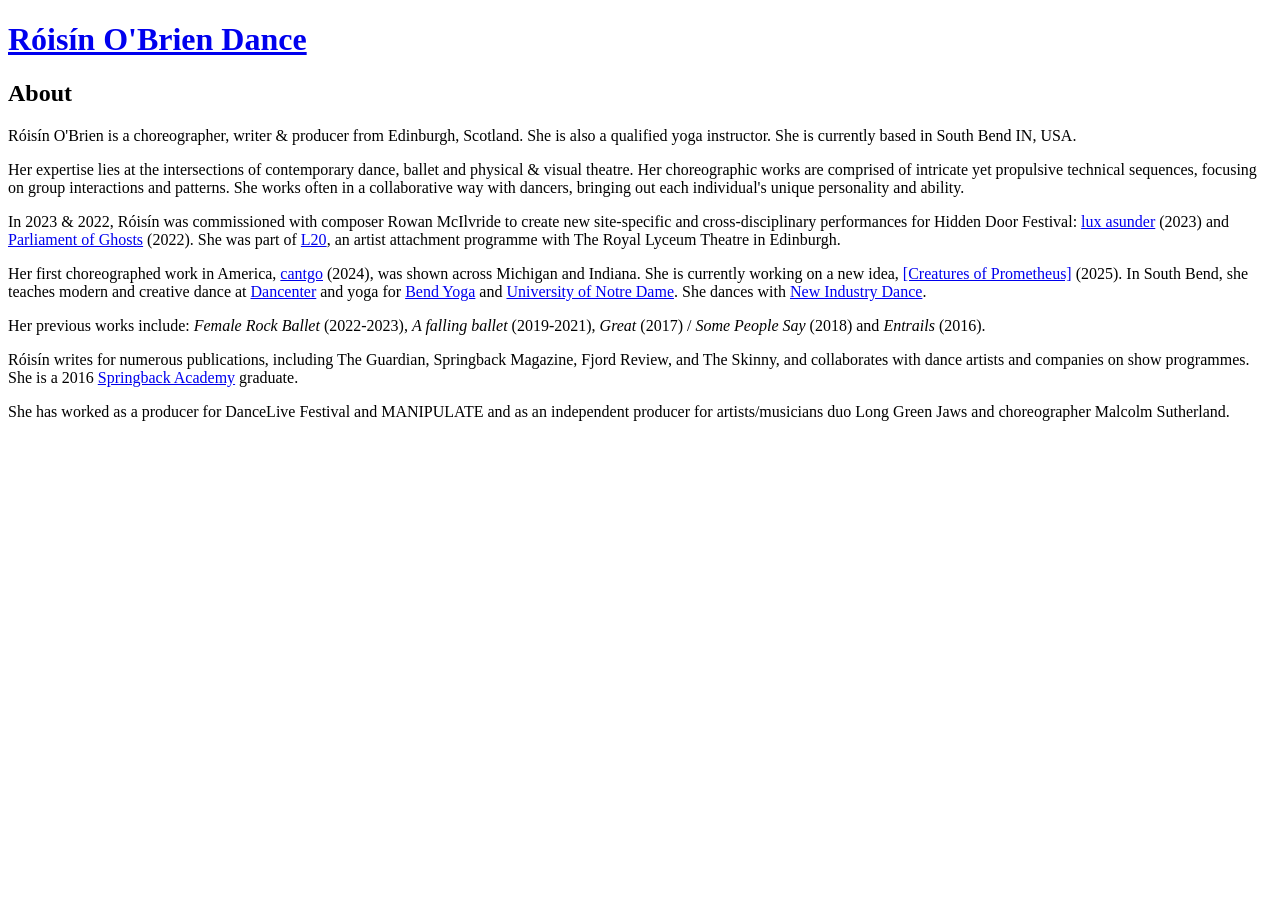
==== about.html @ 50510ef6 "Add files via upload" ====
<!DOCTYPE html>
<html lang="en">
<head><meta charset="UTF-8"><title>About – Róisín O'Brien Dance</title></head>
<body>
<h1><a href="https://roisinobriendance.com">Róisín O'Brien Dance</a></h1>
<main>
<h2>About</h2>
<p>Róisín O'Brien is a choreographer, writer &amp; producer from Edinburgh, Scotland. She is also a qualified yoga instructor. She is currently based in South Bend IN, USA.</p>
<p>Her expertise lies at the intersections of contemporary dance, ballet and physical &amp; visual theatre. Her choreographic works are comprised of intricate yet propulsive technical sequences, focusing on group interactions and patterns. She works often in a collaborative way with dancers, bringing out each individual's unique personality and ability.</p>
<p>In 2023 &amp; 2022, Róisín was commissioned with composer Rowan McIlvride to create new site-specific and cross-disciplinary performances for Hidden Door Festival: <a href="https://roisinobriendance.com/lux-asunder-2/">lux asunder</a> (2023) and <a href="https://roisinobriendance.com/parliament-of-ghosts/">Parliament of Ghosts</a> (2022). She was part of <a href="https://www.alledinburghtheatre.com/lyceum-announces-21-l20-artists-for-2021-news/">L20</a>, an artist attachment programme with The Royal Lyceum Theatre in Edinburgh.</p>
<p>Her first choreographed work in America, <a href="https://roisinobriendance.com/cantgo/">cantgo</a> (2024), was shown across Michigan and Indiana. She is currently working on a new idea, <a href="https://roisinobriendance.com/creatures-of-prometheus/">[Creatures of Prometheus]</a> (2025). In South Bend, she teaches modern and creative dance at <a href="https://www.childrensdanceworkshop.org/">Dancenter</a> and yoga for <a href="https://bendyoga.studio/">Bend Yoga</a> and <a href="https://recsports.nd.edu/">University of Notre Dame</a>. She dances with <a href="https://www.newindustrydance.org/our-team-mojave">New Industry Dance</a>.</p>
<p>Her previous works include: <em>Female Rock Ballet</em> (2022-2023), <em>A falling ballet</em> (2019-2021), <em>Great</em> (2017) / <em>Some People Say</em> (2018) and <em>Entrails</em> (2016).</p>
<p>Róisín writes for numerous publications, including The Guardian, Springback Magazine, Fjord Review, and The Skinny, and collaborates with dance artists and companies on show programmes. She is a 2016 <a href="https://springbackmagazine.com/springback-academy/">Springback Academy</a> graduate.</p>
<p>She has worked as a producer for DanceLive Festival and MANIPULATE and as an independent producer for artists/musicians duo Long Green Jaws and choreographer Malcolm Sutherland.</p>
</main>
</body>
</html>
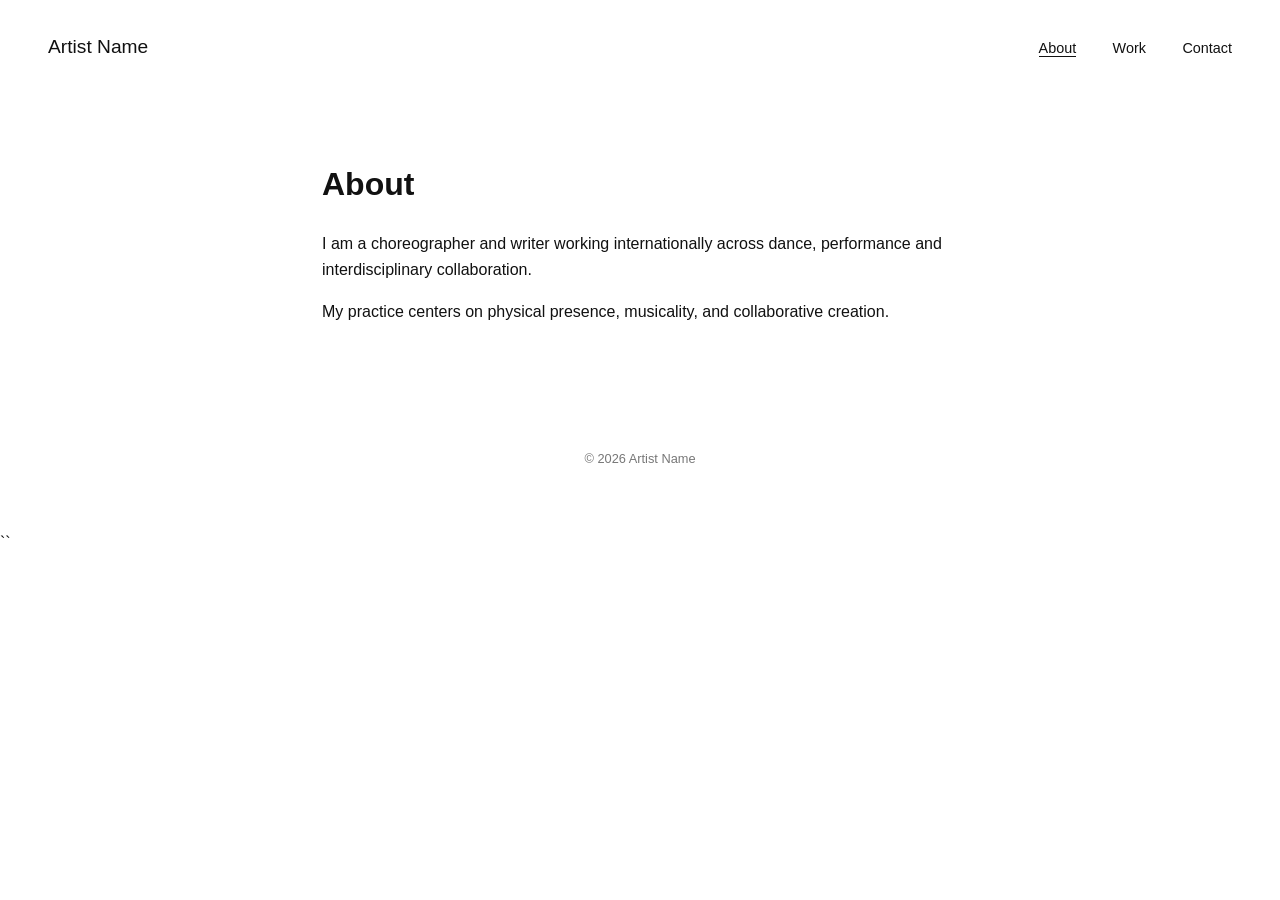
==== commit 74cae9b9: "Add files via upload" ====
--- a/about.html
+++ b/about.html
@@ -1,17 +1,42 @@
 <!DOCTYPE html>
 <html lang="en">
-<head><meta charset="UTF-8"><title>About – Róisín O'Brien Dance</title></head>
+<head>
+  <meta charset="UTF-8">
+  <title>About — Artist Name</title>
+  <meta name="viewport" content="width=device-width, initial-scale=1">
+  <link rel="stylesheet" href="styles.css">
+</head>
 <body>
-<h1><a href="https://roisinobriendance.com">Róisín O'Brien Dance</a></h1>
-<main>
-<h2>About</h2>
-<p>Róisín O'Brien is a choreographer, writer &amp; producer from Edinburgh, Scotland. She is also a qualified yoga instructor. She is currently based in South Bend IN, USA.</p>
-<p>Her expertise lies at the intersections of contemporary dance, ballet and physical &amp; visual theatre. Her choreographic works are comprised of intricate yet propulsive technical sequences, focusing on group interactions and patterns. She works often in a collaborative way with dancers, bringing out each individual's unique personality and ability.</p>
-<p>In 2023 &amp; 2022, Róisín was commissioned with composer Rowan McIlvride to create new site-specific and cross-disciplinary performances for Hidden Door Festival: <a href="https://roisinobriendance.com/lux-asunder-2/">lux asunder</a> (2023) and <a href="https://roisinobriendance.com/parliament-of-ghosts/">Parliament of Ghosts</a> (2022). She was part of <a href="https://www.alledinburghtheatre.com/lyceum-announces-21-l20-artists-for-2021-news/">L20</a>, an artist attachment programme with The Royal Lyceum Theatre in Edinburgh.</p>
-<p>Her first choreographed work in America, <a href="https://roisinobriendance.com/cantgo/">cantgo</a> (2024), was shown across Michigan and Indiana. She is currently working on a new idea, <a href="https://roisinobriendance.com/creatures-of-prometheus/">[Creatures of Prometheus]</a> (2025). In South Bend, she teaches modern and creative dance at <a href="https://www.childrensdanceworkshop.org/">Dancenter</a> and yoga for <a href="https://bendyoga.studio/">Bend Yoga</a> and <a href="https://recsports.nd.edu/">University of Notre Dame</a>. She dances with <a href="https://www.newindustrydance.org/our-team-mojave">New Industry Dance</a>.</p>
-<p>Her previous works include: <em>Female Rock Ballet</em> (2022-2023), <em>A falling ballet</em> (2019-2021), <em>Great</em> (2017) / <em>Some People Say</em> (2018) and <em>Entrails</em> (2016).</p>
-<p>Róisín writes for numerous publications, including The Guardian, Springback Magazine, Fjord Review, and The Skinny, and collaborates with dance artists and companies on show programmes. She is a 2016 <a href="https://springbackmagazine.com/springback-academy/">Springback Academy</a> graduate.</p>
-<p>She has worked as a producer for DanceLive Festival and MANIPULATE and as an independent producer for artists/musicians duo Long Green Jaws and choreographer Malcolm Sutherland.</p>
+
+<header class="site-header">
+  <nav class="nav">
+    <a href="index.html" class="logo">Artist Name</a>
+    <div class="nav-links">
+      <a href="about.html" class="active">About</a>
+      <a href="work.html">Work</a>
+      <a href="contact.html">Contact</a>
+    </div>
+  </nav>
+</header>
+
+<main class="content fade-in">
+  <h1>About</h1>
+  <p>
+    I am a choreographer and writer working internationally
+    across dance, performance and interdisciplinary collaboration.
+  </p>
+
+  <p>
+    My practice centers on physical presence, musicality, and
+    collaborative creation.
+  </p>
 </main>
+
+<footer class="site-footer">
+  <p>© 2026 Artist Name</p>
+</footer>
+
+<script src="script.js"></script>
 </body>
 </html>
+``
--- a/styles.css
+++ b/styles.css
@@ -0,0 +1,85 @@
+* {
+  box-sizing: border-box;
+}
+
+body {
+  margin: 0;
+  font-family: "Helvetica Neue", Arial, sans-serif;
+  color: #111;
+  background: #fff;
+  line-height: 1.6;
+}
+
+a {
+  text-decoration: none;
+  color: inherit;
+}
+
+.site-header {
+  padding: 2rem 3rem;
+}
+
+.nav {
+  display: flex;
+  justify-content: space-between;
+  align-items: center;
+}
+
+.logo {
+  font-size: 1.2rem;
+  font-weight: 500;
+}
+
+.nav-links a {
+  margin-left: 2rem;
+  font-size: 0.9rem;
+}
+
+.nav-links .active {
+  border-bottom: 1px solid #111;
+}
+
+.hero {
+  min-height: 60vh;
+  display: flex;
+  align-items: center;
+  padding: 0 3rem;
+}
+
+.hero h1 {
+  font-size: 3rem;
+  font-weight: 400;
+}
+
+.intro,
+.content {
+  max-width: 700px;
+  margin: 4rem auto;
+  padding: 0 2rem;
+}
+
+.work-item {
+  margin-bottom: 3rem;
+}
+
+.site-footer {
+  padding: 3rem;
+  font-size: 0.8rem;
+  text-align: center;
+  color: #777;
+}
+
+/* subtle animation */
+
+.fade-in {
+  opacity: 0;
+  transform: translateY(20px);
+  animation: fadeIn 0.8s ease-out forwards;
+}
+
+@keyframes fadeIn {
+  to {
+    opacity: 1;
+    transform: translateY(0);
+  }
+}
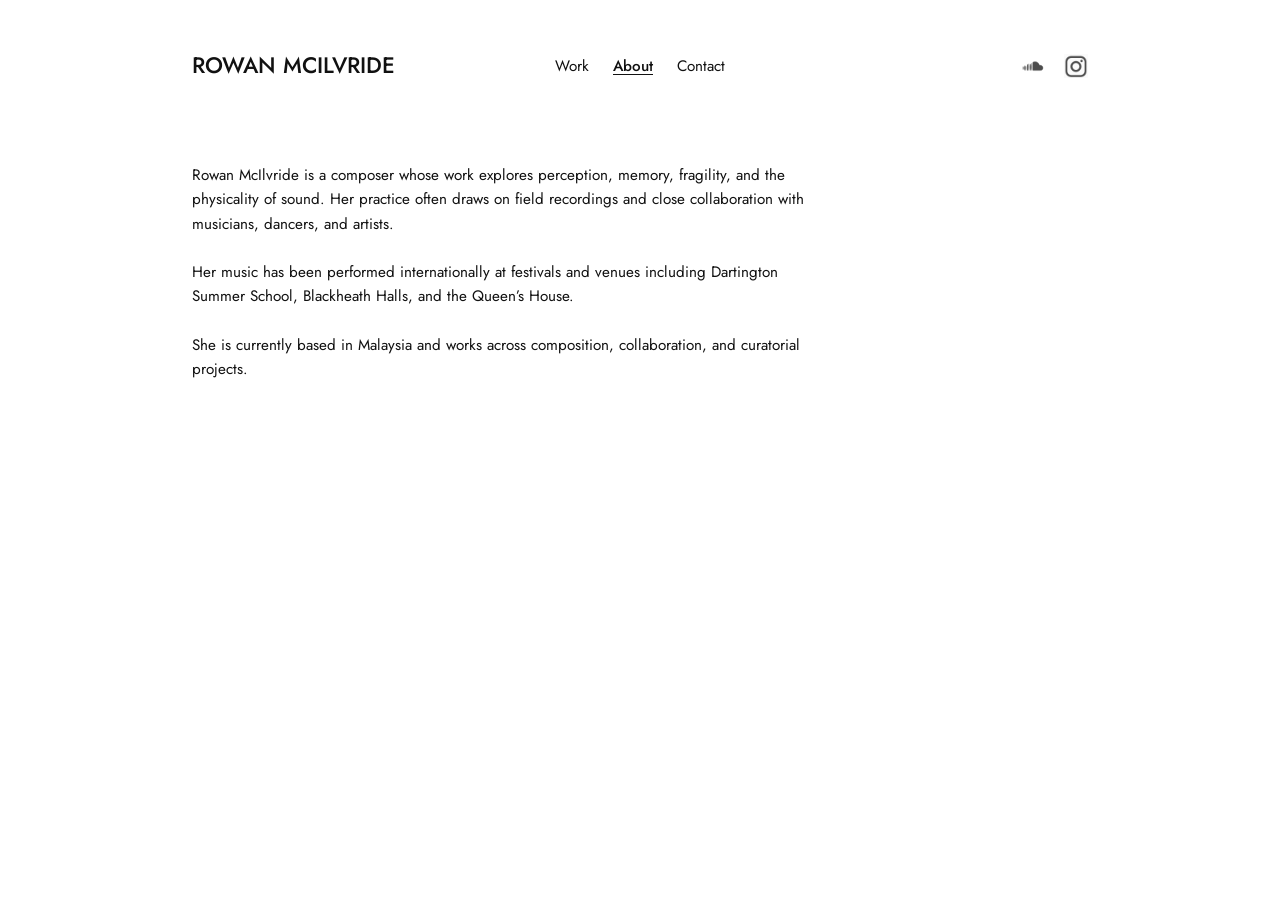
==== commit e4c8e786: "Add files via upload" ====
--- a/about.html
+++ b/about.html
@@ -1,42 +1,57 @@
 <!DOCTYPE html>
 <html lang="en">
 <head>
-  <meta charset="UTF-8">
-  <title>About — Artist Name</title>
-  <meta name="viewport" content="width=device-width, initial-scale=1">
-  <link rel="stylesheet" href="styles.css">
+  <meta charset="UTF-8" />
+  <meta name="viewport" content="width=device-width, initial-scale=1.0" />
+  <title>About — Rowan McIlvride</title>
+  <link rel="stylesheet" href="styles.css" />
+  <link rel="preconnect" href="https://fonts.googleapis.com">
+  <link rel="preconnect" href="https://fonts.gstatic.com" crossorigin>
+  <link href="https://fonts.googleapis.com/css2?family=Jost:ital,wght@0,300;0,400;0,500;0,600;0,700;1,400&display=swap" rel="stylesheet">
 </head>
+
 <body>
 
-<header class="site-header">
-  <nav class="nav">
-    <a href="index.html" class="logo">Artist Name</a>
-    <div class="nav-links">
-      <a href="about.html" class="active">About</a>
-      <a href="work.html">Work</a>
-      <a href="contact.html">Contact</a>
-    </div>
-  </nav>
-</header>
+  <header class="site-header">
+    <div class="site-title">ROWAN MCILVRIDE</div>
 
-<main class="content fade-in">
-  <h1>About</h1>
-  <p>
-    I am a choreographer and writer working internationally
-    across dance, performance and interdisciplinary collaboration.
-  </p>
+<nav class="site-nav">
+  <a href="index.html">Work</a>
+  <a href="about.html" class="active">About</a>
+  <a href="contact.html">Contact</a>
+</nav>
 
-  <p>
-    My practice centers on physical presence, musicality, and
-    collaborative creation.
-  </p>
-</main>
+      <div class="site-social">
+      <a href="https://on.soundcloud.com/K4FXRWIf8ogpURVLnu" target="_blank" rel="noopener">
+        <img src="images/soundcloud.png" alt="SoundCloud">
+      </a>
+      <a href="https://instagram.com/rowanmcilvridemusic" target="_blank" rel="noopener">
+        <img src="images/instagram.jpg" alt="Instagram">
+      </a>
+     </div>
+  </header>
 
-<footer class="site-footer">
-  <p>© 2026 Artist Name</p>
-</footer>
+  <main class="page">
 
-<script src="script.js"></script>
+    <section class="text-section">
+      <p>
+        Rowan McIlvride is a composer whose work explores perception, memory,
+        fragility, and the physicality of sound. Her practice often draws on
+        field recordings and close collaboration with musicians, dancers,
+        and artists.
+      </p>
+
+      <p>
+        Her music has been performed internationally at festivals and venues
+        including Dartington Summer School, Blackheath Halls, and the Queen’s House.
+      </p>
+
+      <p>
+        She is currently based in Malaysia and works across composition,
+        collaboration, and curatorial projects.
+      </p>
+    </section>
+  </main>
+
 </body>
-</html>
-``+</html>
--- a/styles.css
+++ b/styles.css
@@ -1,85 +1,214 @@
+/* =========================
+   Base / Reset
+========================= */
+
 * {
   box-sizing: border-box;
 }
 
 body {
   margin: 0;
-  font-family: "Helvetica Neue", Arial, sans-serif;
-  color: #111;
+font-family: "Jost", -apple-system, BlinkMacSystemFont,
+               "Helvetica Neue", Helvetica, Arial, sans-serif;  color: #111;
   background: #fff;
   line-height: 1.6;
 }
 
-a {
+/* =========================
+   Header
+========================= */
+
+
+.site-header {
+  max-width: 960px;
+  margin: 0 auto;
+  padding: 3rem 2rem 2rem;
+
+  display: grid;
+  grid-template-columns: 1fr auto 1fr;
+  align-items: center;
+}
+
+
+
+.site-title {
+  font-size: 1.4rem;
+  font-weight: 500;
+  justify-self: start;
+}
+
+
+/* =========================
+   Navigation
+========================= */
+
+
+.site-nav {
+  justify-self: center;
+  display: flex;
+  gap: 1.5rem;
+  font-size: 0.95rem;
+}
+
+
+
+.site-nav a {
   text-decoration: none;
-  color: inherit;
-}
-
-.site-header {
-  padding: 2rem 3rem;
-}
-
-.nav {
+  color: #111;
+}
+
+.site-nav a:hover {
+  text-decoration: underline;
+}
+
+.site-nav .active {
+  font-weight: 500;
+  text-decoration: underline;
+  text-underline-offset: 0.2em;
+}
+
+/* =========================
+   Page Layout
+========================= */
+
+.page {
+  max-width: 960px;
+  margin: 0 auto;
+  padding: 2rem;
+}
+
+.page-title {
+  font-size: 1.1rem;
+  font-weight: 500;
+  margin: 3rem 0;
+}
+
+/* =========================
+   Work Groups
+========================= */
+
+.work-group {
+  margin-bottom: 4rem;
+}
+
+.work-group-title {
+  font-size: 0.95rem;
+  letter-spacing: 0.12em;
+  font-weight: 500;
+  margin-bottom: 2rem;
+}
+
+/* =========================
+   Tile Grid
+========================= */
+
+.work-grid {
+  display: grid;
+  grid-template-columns: repeat(3, 1fr);
+  gap: 2rem;
+}
+
+.work-tile {
   display: flex;
-  justify-content: space-between;
-  align-items: center;
-}
-
-.logo {
-  font-size: 1.2rem;
-  font-weight: 500;
-}
-
-.nav-links a {
-  margin-left: 2rem;
+  flex-direction: column;
+}
+
+.work-tile img {
+  width: 100%;
+  height: auto;
+  aspect-ratio: 4 / 3;
+  object-fit: cover;
+  margin-bottom: 0.75rem;
+}
+
+/* =========================
+   Tile Typography
+========================= */
+
+.work-title {
+  font-size: 0.95rem;
+  font-weight: 500;
+  margin: 0;
+}
+
+.work-meta {
+  margin-top: 0.25rem;
+  font-size: 0.85rem;
+  color: #333;
+}
+
+/* =========================
+   Text Pages (About / Contact)
+========================= */
+
+.text-section {
+  max-width: 640px;
+}
+
+.text-section p {
+  margin-bottom: 1.5rem;
+  font-size: 0.95rem;
+}
+
+/* =========================
+   Responsive
+========================= */
+
+@media (max-width: 900px) {
+  .work-grid {
+    grid-template-columns: repeat(2, 1fr);
+  }
+}
+
+@media (max-width: 600px) {
+  .site-header,
+  .page {
+    padding: 1.5rem;
+  }
+
+  .site-nav {
+    flex-wrap: wrap;
+  }
+}
+
+@media (max-width: 500px) {
+  .work-grid {
+    grid-template-columns: 1fr;
+  }
+}
+
+/* =========================
+   Social Links (Header Right)
+========================= */
+
+.site-social {
+  grid-column: 3;
+  justify-self: end;
+
+  display: flex;
+  gap: 1.2rem;
   font-size: 0.9rem;
 }
 
-.nav-links .active {
-  border-bottom: 1px solid #111;
-}
-
-.hero {
-  min-height: 60vh;
-  display: flex;
-  align-items: center;
-  padding: 0 3rem;
-}
-
-.hero h1 {
-  font-size: 3rem;
-  font-weight: 400;
-}
-
-.intro,
-.content {
-  max-width: 700px;
-  margin: 4rem auto;
-  padding: 0 2rem;
-}
-
-.work-item {
-  margin-bottom: 3rem;
-}
-
-.site-footer {
-  padding: 3rem;
-  font-size: 0.8rem;
-  text-align: center;
-  color: #777;
-}
-
-/* subtle animation */
-
-.fade-in {
-  opacity: 0;
-  transform: translateY(20px);
-  animation: fadeIn 0.8s ease-out forwards;
-}
-
-@keyframes fadeIn {
-  to {
-    opacity: 1;
-    transform: translateY(0);
-  }
+.site-social img {
+  width: 24px;
+  height: 24px;
+  display: block;
+  opacity: 0.7;
+}
+
+
+.site-social img:hover { opacity: 1; }
+
+/* =========================
+   Video stuff
+========================= */
+
+.work-video {
+  width: 100%;
+  aspect-ratio: 4 / 3;
+  object-fit: cover;
+  display: block;
+  margin-bottom: 0.75rem;
+  background: #000;
 }
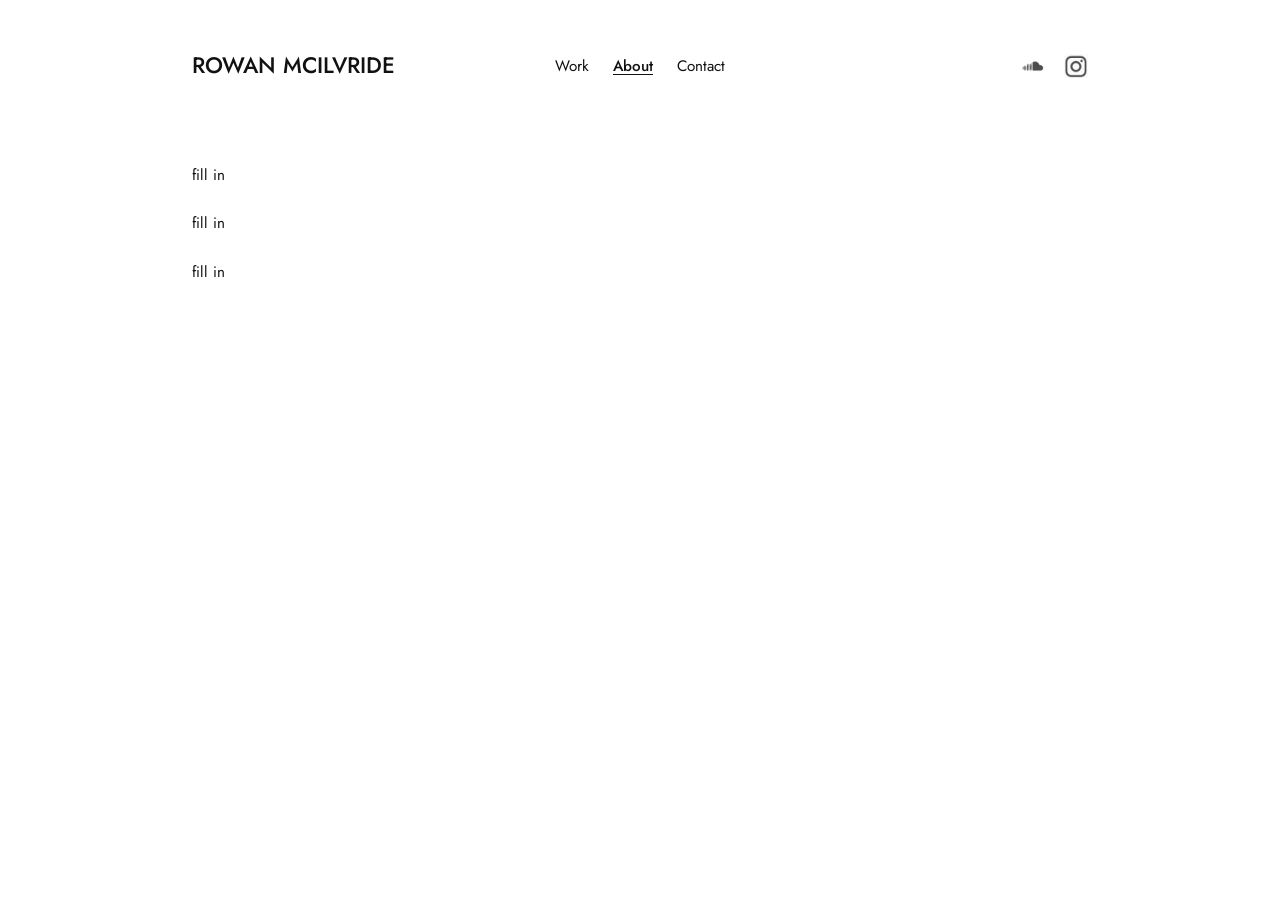
==== commit b6251079: "changing bio" ====
--- a/about.html
+++ b/about.html
@@ -35,20 +35,15 @@
 
     <section class="text-section">
       <p>
-        Rowan McIlvride is a composer whose work explores perception, memory,
-        fragility, and the physicality of sound. Her practice often draws on
-        field recordings and close collaboration with musicians, dancers,
-        and artists.
+        fill in
       </p>
 
       <p>
-        Her music has been performed internationally at festivals and venues
-        including Dartington Summer School, Blackheath Halls, and the Queen’s House.
+        fill in
       </p>
 
       <p>
-        She is currently based in Malaysia and works across composition,
-        collaboration, and curatorial projects.
+        fill in
       </p>
     </section>
   </main>
